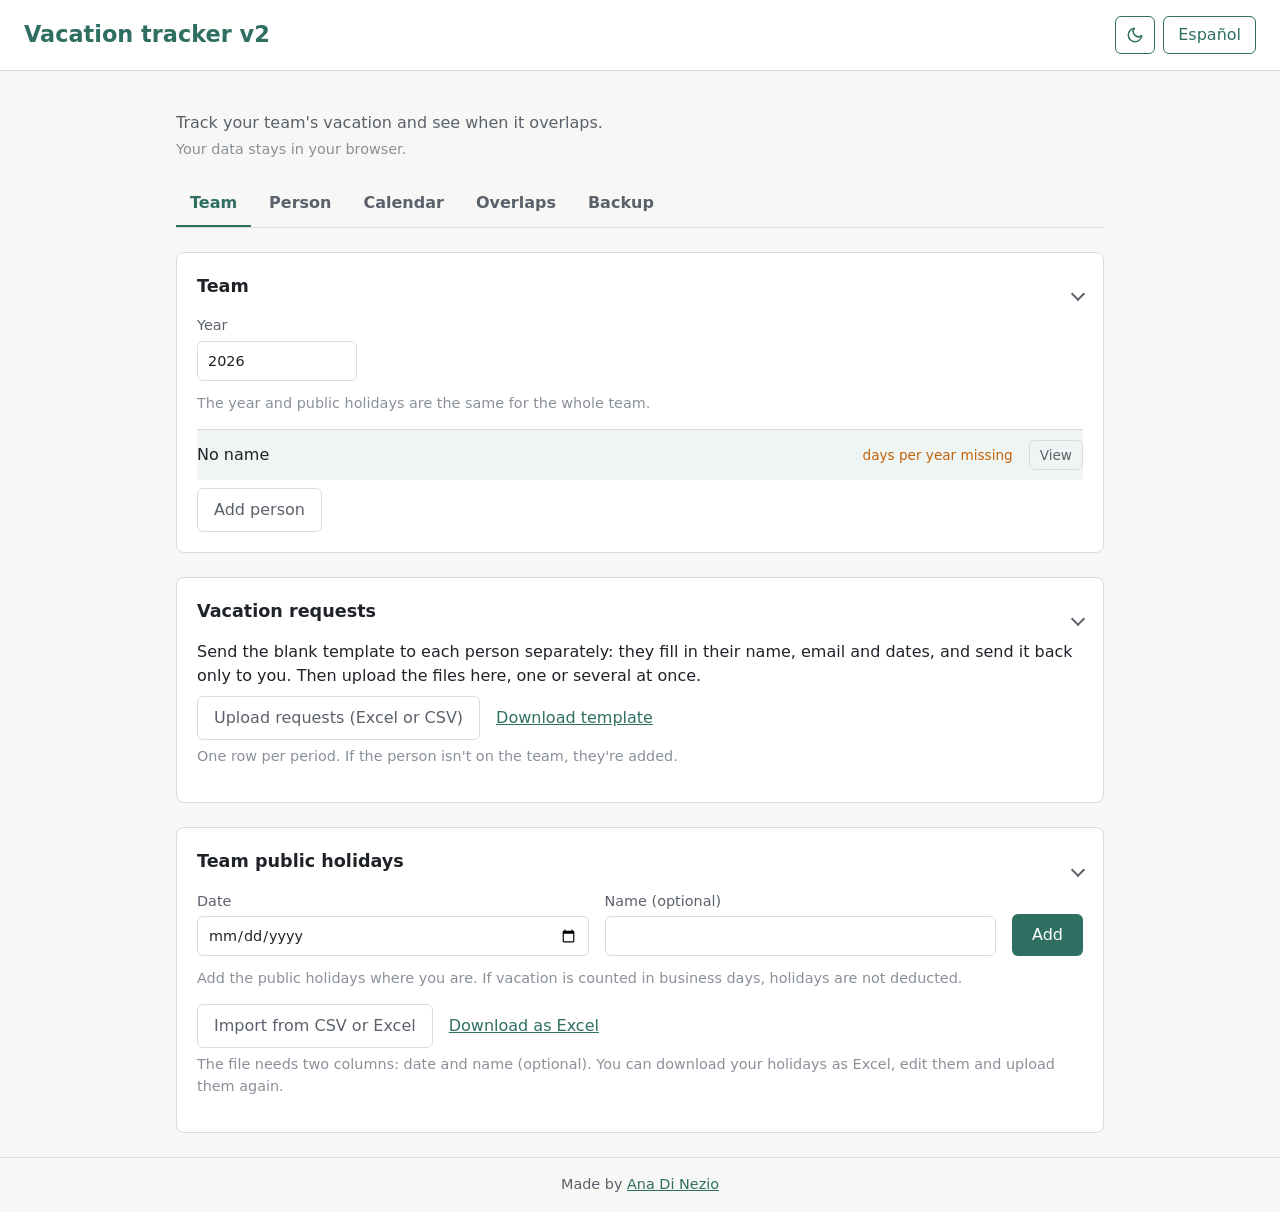
==== v2/index.html @ 3233fd62 "v2: sin días por año se muestra un aviso en vez de disponibles negativos Co-Authored-By: Claude Opus" ====
<!DOCTYPE html>
<html lang="es">
<head>
  <meta charset="UTF-8">
  <meta name="viewport" content="width=device-width, initial-scale=1.0">
  <title>Gestor de vacaciones</title>
  <link rel="stylesheet" href="styles.css?v=3">
  <script>
    // Aplica el modo claro u oscuro antes de dibujar la página, para que no parpadee.
    // Si el usuario no eligió, se usa el del sistema.
    try {
      const guardado = localStorage.getItem("tema");
      const sistemaOscuro = matchMedia("(prefers-color-scheme: dark)").matches;
      if (guardado === "oscuro" || (!guardado && sistemaOscuro)) {
        document.documentElement.dataset.tema = "oscuro";
      }
    } catch (error) {
      // Si no se puede leer, queda en claro.
    }
  </script>
</head>
<body>
  <header class="encabezado">
    <h1 data-i18n="titulo"></h1>
    <div class="botones-encabezado">
      <button id="boton-tema" class="boton-idioma boton-tema" type="button"></button>
      <button id="boton-idioma" class="boton-idioma" type="button"></button>
    </div>
  </header>

  <main>
    <p class="intro" data-i18n="intro"></p>
    <p class="aclaracion" data-i18n="notaPrivacidad"></p>

    <!-- Pestañas: cada botón muestra el panel con el mismo nombre. -->
    <nav class="pestanias no-imprimir">
      <button type="button" class="pestania" data-pestania="equipo" data-i18n="pestaniaEquipo"></button>
      <button type="button" class="pestania" data-pestania="persona" data-i18n="pestaniaPersona"></button>
      <button type="button" class="pestania" data-pestania="calendario" data-i18n="pestaniaCalendario"></button>
      <button type="button" class="pestania" data-pestania="solapes" id="pestania-solapes"></button>
      <button type="button" class="pestania" data-pestania="respaldo" data-i18n="respaldo"></button>
    </nav>

    <!-- <details> se abre y se cierra solo al tocar el título. -->
    <div class="panel" data-panel="equipo">
      <details class="tarjeta plegable" id="seccion-equipo" open>
        <summary><h2><span data-i18n="equipo"></span></h2></summary>

        <label class="campo campo-anio">
          <span data-i18n="anio"></span>
          <input type="number" id="campo-anio" min="2000" max="2100">
        </label>
        <p class="aclaracion" data-i18n="notaEquipo"></p>

        <ul id="lista-equipo" class="lista"></ul>
        <div class="acciones">
          <button type="button" class="boton-secundario" id="boton-agregar-empleado" data-i18n="agregarEmpleado"></button>
        </div>
      </details>

      <details class="tarjeta plegable" id="seccion-pedidos" open>
        <summary><h2><span data-i18n="pedidos"></span></h2></summary>
        <p class="descripcion" data-i18n="notaPedidos"></p>
        <div class="acciones">
          <button type="button" class="boton-secundario" id="boton-cargar-pedidos" data-i18n="cargarPedidos"></button>
          <button type="button" class="boton-enlace" id="boton-plantilla-pedidos" data-i18n="descargarPlantillaPedidos"></button>
          <input type="file" id="archivo-pedidos" accept=".csv,.xlsx,.xls" multiple hidden>
        </div>
        <p class="aclaracion" data-i18n="notaPlantillaPedidos"></p>
        <div id="resultado-pedidos"></div>
      </details>

      <details class="tarjeta plegable" id="seccion-festivos" open>
        <summary><h2><span data-i18n="festivosEquipo"></span></h2></summary>

        <form id="form-festivo" class="fila fila-agregar">
          <label class="campo">
            <span data-i18n="fecha"></span>
            <input type="date" name="fecha">
          </label>
          <label class="campo">
            <span data-i18n="nombreFestivo"></span>
            <input type="text" name="nombre">
          </label>
          <button type="submit" class="boton-principal"></button>
          <button type="button" class="boton-secundario boton-cancelar" data-i18n="cancelar" hidden></button>
        </form>
        <p id="error-festivo" class="error"></p>
        <p class="aclaracion" data-i18n="notaFestivos"></p>

        <div class="acciones">
          <button type="button" class="boton-secundario" id="boton-importar" data-i18n="importarFestivos"></button>
          <button type="button" class="boton-enlace" id="boton-plantilla" data-i18n="descargarPlantilla"></button>
          <input type="file" id="archivo-festivos" accept=".csv,.xlsx,.xls" hidden>
        </div>
        <p class="aclaracion" data-i18n="notaImportar"></p>
        <div id="resultado-importacion"></div>

        <ul id="lista-festivos" class="lista"></ul>
      </details>
    </div>

    <div class="panel" data-panel="persona">
      <div class="elegir-persona">
        <label class="campo">
          <span data-i18n="persona"></span>
          <select id="elegir-persona"></select>
        </label>
        <button type="button" class="boton-secundario" id="boton-agregar-persona-2" data-i18n="agregarEmpleado"></button>
      </div>

      <details class="tarjeta plegable" id="seccion-empleado" open>
        <summary><h2><span data-i18n="datosEmpleado"></span></h2></summary>

        <form id="form-empleado">
          <div class="fila">
            <label class="campo">
              <span data-i18n="nombre"></span>
              <input type="text" name="nombre">
            </label>
            <label class="campo">
              <span data-i18n="mail"></span>
              <input type="email" name="mail">
            </label>
          </div>

          <div class="fila">
            <label class="campo">
              <span data-i18n="inicioContrato"></span>
              <input type="date" name="inicioContrato">
            </label>
            <label class="campo">
              <span data-i18n="finContrato"></span>
              <input type="date" name="finContrato">
            </label>
          </div>
          <p class="aclaracion" data-i18n="notaContrato"></p>

          <div class="fila">
            <label class="campo">
              <span data-i18n="diasVacaciones"></span>
              <input type="number" name="diasVacaciones" min="0">
            </label>
            <label class="campo">
              <span data-i18n="diasArrastrados"></span>
              <input type="number" name="diasArrastrados" min="0">
            </label>
          </div>
          <p class="aclaracion" id="nota-proporcional"></p>

          <!-- Los valores van del 0 (domingo) al 6 (sábado), como cuenta JavaScript. -->
          <fieldset>
            <legend data-i18n="diasQueTrabaja"></legend>
            <div class="opciones">
              <label><input type="checkbox" name="diasLaborables" value="1"> <span data-i18n="lunes"></span></label>
              <label><input type="checkbox" name="diasLaborables" value="2"> <span data-i18n="martes"></span></label>
              <label><input type="checkbox" name="diasLaborables" value="3"> <span data-i18n="miercoles"></span></label>
              <label><input type="checkbox" name="diasLaborables" value="4"> <span data-i18n="jueves"></span></label>
              <label><input type="checkbox" name="diasLaborables" value="5"> <span data-i18n="viernes"></span></label>
              <label><input type="checkbox" name="diasLaborables" value="6"> <span data-i18n="sabado"></span></label>
              <label><input type="checkbox" name="diasLaborables" value="0"> <span data-i18n="domingo"></span></label>
            </div>
          </fieldset>

          <fieldset>
            <legend data-i18n="formaDeContar"></legend>
            <div class="opciones">
              <label><input type="radio" name="formaDeContar" value="laborables"> <span data-i18n="soloLaborables"></span></label>
              <label><input type="radio" name="formaDeContar" value="naturales"> <span data-i18n="diasNaturales"></span></label>
            </div>
          </fieldset>

          <p id="mensaje-error" class="error"></p>
        </form>
      </details>

      <details class="tarjeta plegable" id="seccion-periodos" open>
        <summary><h2><span data-i18n="periodosVacaciones"></span></h2></summary>

        <form id="form-periodo" class="fila fila-agregar">
          <label class="campo">
            <span data-i18n="desde"></span>
            <input type="date" name="desde">
          </label>
          <label class="campo">
            <span data-i18n="hasta"></span>
            <input type="date" name="hasta">
          </label>
          <button type="submit" class="boton-principal"></button>
          <button type="button" class="boton-secundario boton-cancelar" data-i18n="cancelar" hidden></button>
        </form>
        <p id="error-periodo" class="error"></p>
        <p class="aclaracion" id="saldo-periodos"></p>

        <ul id="lista-periodos" class="lista"></ul>
      </details>

      <section class="tarjeta">
        <div class="encabezado-tarjeta">
          <h2><span data-i18n="resumen"></span></h2>
          <p class="aclaracion" id="estado-guardado"></p>
        </div>
        <div class="indicadores">
          <div class="indicador">
            <span class="indicador-numero" id="total-dias"></span>
            <span data-i18n="totalDias"></span>
            <span class="indicador-detalle" id="detalle-arrastrados"></span>
          </div>
          <div class="indicador">
            <span class="indicador-numero" id="dias-usados"></span>
            <span data-i18n="diasUsados"></span>
          </div>
          <div class="indicador indicador-destacado" id="indicador-disponibles">
            <span class="indicador-numero" id="dias-disponibles"></span>
            <span data-i18n="diasDisponibles"></span>
          </div>
          <div class="indicador indicador-festivos">
            <span class="indicador-numero" id="festivos-laborables"></span>
            <span data-i18n="festivosLaborables"></span>
            <span class="indicador-detalle" data-i18n="noSeDescuentan"></span>
          </div>
        </div>
        <p class="aclaracion" id="nota-sin-periodos" data-i18n="notaSinPeriodos"></p>
        <p class="lista-aviso" id="nota-faltan-dias" data-i18n="notaFaltanDias" hidden></p>

        <div id="bloque-dias-por-mes">
          <h3 data-i18n="diasPorMes"></h3>
          <div id="dias-por-mes" class="grafico-meses"></div>
        </div>
      </section>
    </div>

    <div class="panel" data-panel="calendario">
      <details class="tarjeta plegable" id="seccion-calendario" open>
        <summary><h2 id="titulo-calendario"></h2></summary>
        <div class="controles-calendario">
          <label class="campo no-imprimir">
            <span data-i18n="ver"></span>
            <select id="ver-calendario"></select>
          </label>
          <div id="opciones-equipo">
            <div class="opciones no-imprimir">
              <label><input type="radio" name="coloresCalendario" value="uno"> <span data-i18n="unColor"></span></label>
              <label><input type="radio" name="coloresCalendario" value="persona"> <span data-i18n="colorPorPersona"></span></label>
            </div>
            <div class="personas-calendario" id="personas-calendario"></div>
          </div>
        </div>
        <div class="leyenda">
          <span class="solo-un-color"><i class="muestra dia-vacaciones"></i> <span data-i18n="leyendaVacaciones"></span></span>
          <span class="solo-un-color"><i class="muestra dia-solape"></i> <span data-i18n="leyendaSolape"></span></span>
          <span class="solo-vista-persona"><i class="muestra dia-vacaciones"></i> <span data-i18n="leyendaVacaciones"></span></span>
          <span><i class="muestra dia-festivo"></i> <span data-i18n="leyendaFestivo"></span></span>
          <span class="solo-vista-persona"><i class="muestra dia-no-laborable"></i> <span data-i18n="leyendaNoLaborable"></span></span>
          <span class="solo-vista-persona"><i class="muestra dia-fuera"></i> <span data-i18n="leyendaFuera"></span></span>
          <button type="button" class="boton-enlace no-imprimir" id="boton-imprimir" data-i18n="imprimirCalendario"></button>
        </div>
        <div id="calendario" class="calendario"></div>
      </details>
    </div>

    <div class="panel" data-panel="solapes">
      <details class="tarjeta plegable" id="seccion-solapes" open>
        <summary><h2><span id="titulo-solapes"></span></h2></summary>

        <label class="casilla">
          <input type="checkbox" id="avisar-solapes">
          <span data-i18n="avisarSolapes"></span>
        </label>

        <div id="contenido-solapes">
          <p class="aclaracion" id="nota-sin-solapes" data-i18n="sinSolapes"></p>
          <ul id="lista-solapes" class="lista lista-solapes"></ul>

          <h3 data-i18n="textoDelMail"></h3>
          <p class="aclaracion" data-i18n="notaMail"></p>
          <label class="campo campo-correo">
            <span data-i18n="abrirCon"></span>
            <select id="mail-correo">
              <option value="gmail">Gmail</option>
              <option value="outlook">Outlook.com</option>
              <option value="outlook365">Outlook (Microsoft 365)</option>
              <option value="programa" data-i18n="programaCorreo"></option>
            </select>
          </label>
          <label class="campo">
            <span data-i18n="asunto"></span>
            <input type="text" id="mail-asunto">
          </label>
          <label class="campo">
            <span data-i18n="mensaje"></span>
            <textarea id="mail-texto" rows="9"></textarea>
          </label>
          <p class="aclaracion" data-i18n="notaDatosMail"></p>
          <button type="button" class="boton-enlace" id="boton-texto-original" data-i18n="textoOriginal"></button>
        </div>
      </details>
    </div>

    <div class="panel" data-panel="respaldo">
      <section class="tarjeta">
        <h2 data-i18n="respaldo"></h2>
        <p class="descripcion" data-i18n="notaRespaldo"></p>
        <p class="aclaracion" data-i18n="notaRespaldoJson"></p>
        <div class="acciones">
          <button type="button" class="boton-secundario" id="boton-descargar-respaldo" data-i18n="descargarRespaldo"></button>
          <button type="button" class="boton-secundario" id="boton-cargar-respaldo" data-i18n="cargarRespaldo"></button>
          <input type="file" id="archivo-respaldo" accept=".json,application/json" hidden>
          <button type="button" class="boton-secundario boton-peligro" id="boton-borrar-todo" data-i18n="borrarTodo"></button>
        </div>
        <div id="resultado-respaldo"></div>
      </section>
    </div>
  </main>

  <footer class="pie">
    <span data-i18n="hechoPor"></span>
    <a href="https://www.linkedin.com/in/ana-di-nezio-perez/" target="_blank" rel="noopener">Ana Di Nezio</a>
  </footer>

  <script src="i18n.js?v=3"></script>
  <script src="calendario.js?v=3"></script>
  <script src="importar.js?v=3"></script>
  <script src="respaldo.js?v=3"></script>
  <script src="solapes.js?v=3"></script>
  <script src="pedidos.js?v=3"></script>
  <script src="pestanias.js?v=3"></script>
  <script src="app.js?v=3"></script>
</body>
</html>
---- v2/styles.css ----
/* Todos los colores se definen acá, una vez para el modo claro y otra para el oscuro. */
:root {
  color-scheme: light; /* calendarios y casillas del navegador en claro */
  --fondo: #f7f7f5;
  --superficie: #ffffff;
  --campo-fondo: #ffffff;
  --texto: #1f2328;
  --texto-suave: #5b616b;
  --texto-aclaracion: #8a9099;
  --borde: #dcdcd7;
  --acento: #2f6f62;
  --acento-suave: #eef5f3;
  --texto-sobre-acento: #ffffff;
  --error: #b42318;
  --error-suave: #fdf0ef;
  --alerta: #c4620a;
  --alerta-suave: #fff4e8;
  --festivo-fondo: #fde7c2;
  --festivo-texto: #8a5300;
  --festivo-suave: #fffaf1;
  --festivo-borde: #f0dcb4;
  --festivo-numero: #a8782e;
  --no-laborable-fondo: #ececea;
  --no-laborable-texto: #8a9099;
  --fuera-texto: #c9ccd1;
  --solape-fondo: #c2412d;
  --solape-texto: #ffffff;
}

/* Modo oscuro. Solo en pantalla: al imprimir siempre sale en claro. */
@media screen {
  :root[data-tema="oscuro"] {
    color-scheme: dark;
    --fondo: #14171a;
    --superficie: #1d2125;
    --campo-fondo: #15191c;
    --texto: #e6e8ea;
    --texto-suave: #a9b0b8;
    --texto-aclaracion: #7d858e;
    --borde: #343a40;
    --acento: #5fb3a1;
    --acento-suave: #1f332e;
    --texto-sobre-acento: #0f1a17;
    --error: #f0857a;
    --error-suave: #3a1f1d;
    --alerta: #f0a35e;
    --alerta-suave: #3a2a1a;
    --festivo-fondo: #4a3a1c;
    --festivo-texto: #f3cf8e;
    --festivo-suave: #2a2418;
    --festivo-borde: #5a4826;
    --festivo-numero: #e2b469;
    --no-laborable-fondo: #2a2f34;
    --no-laborable-texto: #8a929b;
    --fuera-texto: #4a5158;
    --solape-fondo: #e8806c;
    --solape-texto: #1f0f0b;
  }
}

* {
  box-sizing: border-box;
}

body {
  margin: 0;
  min-height: 100vh;
  display: flex;
  flex-direction: column;
  background: var(--fondo);
  color: var(--texto);
  font-family: system-ui, -apple-system, "Segoe UI", Roboto, sans-serif;
  line-height: 1.5;
}

.encabezado {
  display: flex;
  justify-content: space-between;
  align-items: center;
  gap: 16px;
  padding: 16px 24px;
  background: var(--superficie);
  border-bottom: 1px solid var(--borde);
}

.encabezado h1 {
  margin: 0;
  font-size: 1.4rem;
  color: var(--acento);
}

.boton-idioma {
  padding: 6px 14px;
  border: 1px solid var(--acento);
  border-radius: 6px;
  background: transparent;
  color: var(--acento);
  font: inherit;
  cursor: pointer;
}

.boton-idioma:hover {
  background: var(--acento);
  color: var(--texto-sobre-acento);
}

.botones-encabezado {
  display: flex;
  gap: 8px;
}

/* Botón de modo claro / oscuro: solo un ícono. */
.boton-tema {
  display: flex;
  align-items: center;
  padding: 6px 10px;
}

.boton-tema svg {
  width: 18px;
  height: 18px;
}

main {
  flex: 1;
  width: 100%;
  max-width: 960px;
  margin: 0 auto;
  padding: 24px 16px;
}

.intro {
  margin-bottom: 4px;
  color: var(--texto-suave);
}

.pie {
  padding: 16px;
  text-align: center;
  font-size: 0.9rem;
  color: var(--texto-suave);
  border-top: 1px solid var(--borde);
}

.pie a {
  color: var(--acento);
}

/* Mensajes y aclaraciones: gris claro, como un comentario. */
.aclaracion {
  margin-top: 0;
  font-size: 0.9rem;
  color: var(--texto-aclaracion);
}

/* Bloques blancos que agrupan cada sección. */
.tarjeta {
  margin-top: 24px;
  padding: 20px;
  background: var(--superficie);
  border: 1px solid var(--borde);
  border-radius: 8px;
}

.tarjeta h2 {
  display: flex;
  align-items: center;
  margin: 0 0 16px;
  font-size: 1.1rem;
}

/* Número de paso delante del título de la sección: "1. Datos del empleado". */
.paso {
  margin-right: 6px;
  color: var(--texto-aclaracion); /* gris: acompaña al título sin competir */
}

.paso::after {
  content: ".";
}

/* Un campo: el texto arriba y la casilla abajo. */
.campo {
  display: flex;
  flex-direction: column;
  gap: 4px;
  margin-bottom: 12px;
  font-size: 0.9rem;
  color: var(--texto-suave);
}

.campo input {
  height: 40px; /* misma altura para texto, números y fechas */
  padding: 8px 10px;
  border: 1px solid var(--borde);
  border-radius: 6px;
  background: var(--campo-fondo);
  font: inherit;
  color: var(--texto);
}

.campo textarea {
  padding: 8px 10px;
  border: 1px solid var(--borde);
  border-radius: 6px;
  background: var(--campo-fondo);
  font: inherit;
  color: var(--texto);
  resize: vertical;
}

.campo textarea:focus,
.campo input:focus {
  outline: 2px solid var(--acento);
  outline-offset: -1px;
}

/* ---------- Pestañas ---------- */

.pestanias {
  display: flex;
  overflow-x: auto; /* en pantallas chicas se desliza de costado */
  scrollbar-width: none;
  gap: 4px;
  margin: 20px 0 16px;
  border-bottom: 1px solid var(--borde);
}

.pestania {
  flex-shrink: 0;
  padding: 10px 14px;
  border: none;
  border-bottom: 3px solid transparent;
  margin-bottom: -1px; /* la línea de la pestaña activa tapa la del borde */
  background: transparent;
  color: var(--texto-suave);
  font: inherit;
  font-weight: 600;
  cursor: pointer;
}

.pestania:hover {
  color: var(--texto);
}

.pestania.activa {
  border-bottom-color: var(--acento);
  color: var(--acento);
}

/* Si hay solapes, la pestaña se pinta del color del aviso. */
.pestania.con-aviso {
  color: var(--solape-fondo);
}

.pestania.activa.con-aviso {
  border-bottom-color: var(--solape-fondo);
}

.panel[hidden] {
  display: none;
}

/* Menú para elegir la persona, con el botón de agregar al lado. */
.elegir-persona {
  display: flex;
  align-items: flex-end;
  gap: 12px;
  margin-bottom: 16px;
}

.elegir-persona .campo {
  flex: 1;
  max-width: 320px;
}

.elegir-persona select {
  height: 40px;
  padding: 8px 10px;
  border: 1px solid var(--borde);
  border-radius: 6px;
  background: var(--campo-fondo);
  font: inherit;
  color: var(--texto);
}

/* El año es un número corto: no hace falta todo el ancho. */
.campo-anio {
  max-width: 160px;
}

/* Varios campos en la misma línea; en pantallas chicas bajan solos. */
.fila {
  display: flex;
  flex-wrap: wrap;
  gap: 0 16px;
}

.fila .campo {
  flex: 1 1 180px;
}

.fila + .aclaracion {
  margin-top: -4px;
}

fieldset {
  margin: 16px 0 0;
  padding: 0;
  border: none;
}

legend {
  margin-bottom: 8px;
  font-size: 0.9rem;
  color: var(--texto-suave);
}

.opciones {
  display: flex;
  flex-wrap: wrap;
  gap: 8px 20px;
}

.opciones label {
  display: flex;
  align-items: center;
  gap: 6px;
  cursor: pointer;
}

.opciones input {
  accent-color: var(--acento);
}

/* Errores: en rojo para que se noten. */
.error {
  margin: 16px 0 0;
  color: var(--error);
}

form > .aclaracion:last-child {
  margin: 16px 0 0;
}

.error:empty {
  display: none;
}

/* Resumen: tres números grandes uno al lado del otro. */
.indicadores {
  display: grid;
  grid-template-columns: repeat(auto-fit, minmax(140px, 1fr));
  gap: 12px;
}

.indicador {
  display: flex;
  flex-direction: column;
  padding: 14px 16px;
  border: 1px solid var(--borde);
  border-radius: 8px;
  font-size: 0.9rem;
  color: var(--texto-suave);
}

.indicador-numero {
  font-size: 2rem;
  font-weight: 600;
  line-height: 1.2;
  color: var(--texto);
}

.indicador-destacado {
  border-color: var(--acento);
  background: var(--acento-suave);
}

.indicador-destacado .indicador-numero {
  color: var(--acento);
}

.indicadores + .aclaracion {
  margin: 12px 0 0;
}

/* Formulario de una línea para agregar un período. */
.fila-agregar {
  align-items: flex-end;
}

.boton-principal {
  margin-bottom: 12px;
  padding: 9px 20px;
  border: none;
  border-radius: 6px;
  background: var(--acento);
  color: var(--texto-sobre-acento);
  font: inherit;
  cursor: pointer;
}

.boton-principal:hover {
  opacity: 0.9;
}

.fila-agregar + .error {
  margin-top: 0;
}

/* Listas de períodos y festivos cargados. */
.lista {
  margin: 8px 0 0;
  padding: 0;
  list-style: none;
}

.lista li {
  display: flex;
  align-items: center;
  gap: 8px;
  padding: 10px 0;
  border-top: 1px solid var(--borde);
}

/* Resultado de cargar pedidos: una línea por persona. */
.lista-pedidos {
  margin: 0 0 8px;
  padding-left: 20px;
  font-size: 0.9rem;
}

/* Lista del equipo: nombre y mail en columnas a la izquierda, días disponibles a la derecha. */
.equipo-nombre {
  flex: 0 0 180px;
}

.equipo-mail {
  color: var(--texto-suave);
  overflow-wrap: anywhere;
}

.lista-detalle {
  margin: 0 8px 0 auto;
  color: var(--texto-suave);
}

.boton-chico {
  padding: 4px 10px;
  border: 1px solid var(--borde);
  border-radius: 6px;
  background: transparent;
  color: var(--texto-suave);
  font: inherit;
  font-size: 0.85rem;
  cursor: pointer;
}

.boton-editar:hover {
  border-color: var(--acento);
  color: var(--acento);
}

/* La fila que se está editando queda resaltada. */
/* Casilla con texto al lado (avisar solapes). */
.casilla {
  display: flex;
  align-items: center;
  gap: 8px;
  margin-bottom: 12px;
}

#contenido-solapes[hidden] {
  display: none;
}

/* En los solapes, la descripción ocupa el espacio y los botones van a la derecha.
   Si no entran en una línea (celular), los botones bajan. */
.lista-solapes li {
  flex-wrap: wrap;
}

.lista-solapes li > span:first-child {
  flex: 1 1 260px;
}

a.boton-chico {
  text-decoration: none;
}

.lista li.fila-editando {
  background: var(--acento-suave);
}

.boton-secundario {
  margin-bottom: 12px;
  padding: 9px 16px;
  border: 1px solid var(--borde);
  border-radius: 6px;
  background: transparent;
  color: var(--texto-suave);
  font: inherit;
  cursor: pointer;
}

.boton-secundario[hidden] {
  display: none;
}

/* Botón que borra datos: se pone rojo al pasar el mouse. */
.boton-peligro:hover,
.boton-borrar:hover {
  border-color: var(--error);
  color: var(--error);
}

/* Cuando quedan menos de 5 días. */
.indicador-alerta,
.indicador-alerta .indicador-numero {
  border-color: var(--alerta);
  background: var(--alerta-suave);
  color: var(--alerta);
}

/* Cuando se usan más días de los que hay. */
.indicador-negativo,
.indicador-negativo .indicador-numero {
  border-color: var(--error);
  background: var(--error-suave);
  color: var(--error);
}

/* Título de tarjeta con un dato al costado (por ejemplo, la hora de guardado). */
.encabezado-tarjeta {
  display: flex;
  flex-wrap: wrap;
  justify-content: space-between;
  align-items: baseline;
  gap: 4px 16px;
  margin-bottom: 16px;
}

.encabezado-tarjeta h2,
.encabezado-tarjeta .aclaracion {
  margin: 0;
}

.fila-agregar + .error + .aclaracion {
  margin-top: 0;
}

/* Aviso dentro de una fila de la lista. */
.lista-aviso {
  font-size: 0.85rem;
  color: var(--alerta);
}

/* Gráfico de días por mes. */
#bloque-dias-por-mes h3 {
  margin: 24px 0 8px;
  font-size: 0.95rem;
  font-weight: 600;
}

#bloque-dias-por-mes[hidden] {
  display: none;
}

.grafico-meses {
  display: grid;
  grid-template-columns: repeat(12, 1fr);
  gap: 6px;
}

.columna-mes {
  display: flex;
  flex-direction: column;
  align-items: center;
  gap: 4px;
}

.columna-area {
  display: flex;
  flex-direction: column;
  justify-content: flex-end;
  align-items: center;
  width: 100%;
  height: 100px;
}

.columna-barra {
  width: 100%;
  max-width: 32px;
  border-radius: 4px 4px 0 0;
  background: var(--acento);
}

.columna-numero {
  font-size: 0.8rem;
  font-weight: 600;
}

.columna-etiqueta {
  font-size: 0.75rem;
  color: var(--texto-suave);
}

/* Colores de los días: se usan en el calendario y en la leyenda. */
.dia-vacaciones {
  background: var(--acento);
  color: var(--texto-sobre-acento);
}

.dia-solape {
  background: var(--solape-fondo);
  color: var(--solape-texto);
}

.dia-festivo {
  background: var(--festivo-fondo);
  color: var(--festivo-texto);
}

.dia-no-laborable {
  background: var(--no-laborable-fondo);
  color: var(--no-laborable-texto);
}

.dia-fuera {
  color: var(--fuera-texto);
}

/* Controles arriba del calendario: desplegable, colores y personas. */
.controles-calendario {
  display: flex;
  flex-wrap: wrap;
  align-items: flex-start;
  gap: 8px 24px;
  margin-bottom: 12px;
}

.controles-calendario .campo {
  min-width: 200px;
}

.controles-calendario select {
  height: 40px;
  padding: 8px 10px;
  border: 1px solid var(--borde);
  border-radius: 6px;
  background: var(--campo-fondo);
  font: inherit;
  color: var(--texto);
}

#opciones-equipo[hidden] {
  display: none;
}

.personas-calendario {
  display: flex;
  flex-wrap: wrap;
  gap: 6px 16px;
  margin-top: 8px;
  font-size: 0.9rem;
}

.chip-persona {
  display: flex;
  align-items: center;
  gap: 6px;
  cursor: pointer;
}

/* Desplegable de correo: Gmail, Outlook, etc. */
.campo-correo {
  max-width: 360px;
}

.campo-correo select {
  height: 40px;
  padding: 8px 10px;
  border: 1px solid var(--borde);
  border-radius: 6px;
  background: var(--campo-fondo);
  font: inherit;
  color: var(--texto);
}

/* Con colores por persona, un día con dos o más personas lleva borde rojo. */
.dia-con-solape {
  box-shadow: inset 0 0 0 2px var(--solape-fondo);
}

.leyenda {
  display: flex;
  flex-wrap: wrap;
  gap: 8px 20px;
  margin-bottom: 16px;
  font-size: 0.85rem;
  color: var(--texto-suave);
}

.leyenda > span {
  display: flex;
  align-items: center;
  gap: 6px;
}

.leyenda > span[hidden] {
  display: none;
}

.muestra {
  display: inline-block;
  width: 14px;
  height: 14px;
  border-radius: 3px;
}

.muestra.dia-fuera {
  border: 1px dashed var(--fuera-texto);
}

/* Calendario anual: los meses se acomodan solos según el ancho. */
/* Tres meses por fila: cada fila es un trimestre. */
.calendario {
  display: grid;
  grid-template-columns: repeat(3, 1fr);
  gap: 20px;
}

/* En el celular no entran tres: un mes debajo del otro. */
@media (max-width: 640px) {
  .calendario {
    grid-template-columns: 1fr;
  }
}

.mes-titulo {
  display: flex;
  justify-content: space-between;
  margin-bottom: 6px;
  font-weight: 600;
}

.mes-cantidad {
  font-size: 0.8rem;
  font-weight: normal;
  color: var(--acento);
}

.mes-grilla {
  display: grid;
  grid-template-columns: repeat(7, 1fr);
  gap: 2px;
  text-align: center;
  font-size: 0.8rem;
}

.dia-semana {
  padding-bottom: 2px;
  font-size: 0.7rem;
  color: var(--texto-aclaracion);
}

.dia {
  padding: 3px 0;
  border-radius: 4px;
}

.dia-hoy {
  outline: 2px solid var(--texto);
  outline-offset: -2px;
  font-weight: 600;
}

/* Secciones que se pliegan tocando el título. */
.plegable summary {
  display: flex;
  justify-content: space-between;
  align-items: center;
  cursor: pointer;
  list-style: none; /* oculta el triángulo que pone el navegador */
}

.plegable summary::-webkit-details-marker {
  display: none;
}

/* Flecha propia: apunta abajo si está abierto, a la derecha si está cerrado. */
.plegable summary::after {
  content: "";
  width: 8px;
  height: 8px;
  border-right: 2px solid var(--texto-suave);
  border-bottom: 2px solid var(--texto-suave);
  transform: rotate(45deg);
  transition: transform 0.2s;
}

.plegable:not([open]) summary::after {
  transform: rotate(-45deg);
}

.plegable:not([open]) summary h2 {
  margin-bottom: 0;
}

/* Texto chico debajo del nombre del indicador. */
.indicador-detalle {
  font-size: 0.8rem;
  color: var(--texto-aclaracion);
}

/* Fila de botones secundarios (importar, descargar plantilla). */
.acciones {
  display: flex;
  flex-wrap: wrap;
  align-items: center;
  gap: 8px 16px;
  margin-top: 8px;
}

.acciones .boton-secundario {
  margin-bottom: 0;
}

.acciones + .aclaracion {
  margin-top: 6px;
}

.boton-enlace {
  padding: 0;
  border: none;
  background: none;
  color: var(--acento);
  font: inherit;
  text-decoration: underline;
  cursor: pointer;
}

#resultado-importacion .error,
#resultado-importacion .aclaracion {
  margin: 8px 0 0;
}

.lista-errores {
  margin: 4px 0 0;
  padding-left: 20px;
  font-size: 0.85rem;
  color: var(--error);
}

/* Festivos laborables: tono suave de festivo (como en el calendario), porque no son vacaciones. */
.indicador-festivos {
  border-color: var(--festivo-borde);
  background: var(--festivo-suave);
}

.indicador-festivos .indicador-numero {
  color: var(--festivo-numero);
}

.aclaracion + .aclaracion {
  margin-top: -8px;
}

/* Texto normal dentro de una tarjeta (no es comentario). */
.descripcion {
  margin: 0 0 4px;
}

.descripcion + .aclaracion {
  margin-top: 0;
}

/* El botón de imprimir va a la derecha de la leyenda. */
#boton-imprimir {
  margin-left: auto;
}

.solo-impresion {
  display: none;
}

/* ---------- Impresión: solo el calendario, en una hoja vertical ---------- */
/* El margen va dentro de la página (padding del body) y no en @page,
   así se respeta aunque en la vista previa elijan "Márgenes: ninguno". */
@page {
  size: A4 portrait;
  margin: 0;
}

@media print {
  body {
    padding: 12mm 14mm;
    background: white;
    min-height: 0;
  }

  /* Se oculta todo menos el calendario y el pie. */
  .encabezado,
  main > *:not([data-panel="calendario"]),
  .no-imprimir,
  .plegable summary::after {
    display: none !important;
  }

  main {
    max-width: none;
    padding: 0;
  }

  /* En la hoja, las personas sirven de leyenda: sin casillas y solo las encendidas. */
  .chip-persona input,
  .chip-persona:has(input:not(:checked)) {
    display: none;
  }

  /* Aunque se esté viendo otra pestaña, se imprime el calendario. */
  .panel[data-panel="calendario"] {
    display: block !important;
  }

  .solo-impresion {
    display: inline;
    font-weight: normal;
  }

  #seccion-calendario {
    margin: 0;
    padding: 0;
    border: none;
  }

  #seccion-calendario summary h2 {
    margin-bottom: 4px;
    font-size: 16pt;
  }

  .leyenda {
    margin-bottom: 8px;
    font-size: 9pt;
  }

  /* 3 meses por fila, 4 filas: el año entero en una hoja. */
  .calendario {
    grid-template-columns: repeat(3, 1fr);
    gap: 22px 24px;
  }

  .mes {
    break-inside: avoid;
  }

  .mes-titulo {
    margin-bottom: 2px;
    font-size: 10pt;
  }

  .mes-grilla {
    font-size: 10pt;
  }

  .dia {
    padding: 4px 0;
  }

  .dia-hoy {
    outline: none;
    font-weight: normal;
  }

  /* Que la impresora respete los colores de fondo. */
  .dia,
  .muestra {
    -webkit-print-color-adjust: exact;
    print-color-adjust: exact;
  }

  .pie {
    padding: 6px 0 0;
    border: none;
    font-size: 8pt;
    text-align: right;
  }
}

/* Saldo debajo del formulario de períodos. */
#saldo-periodos {
  margin: 0 0 4px;
}

#saldo-periodos:empty {
  display: none;
}

/* "Empezar de cero" queda separado de los otros botones. */
.acciones .boton-peligro {
  margin-left: auto;
}

@media print {
  .paso {
    display: none;
  }
}

#nota-proporcional:empty {
  display: none;
}
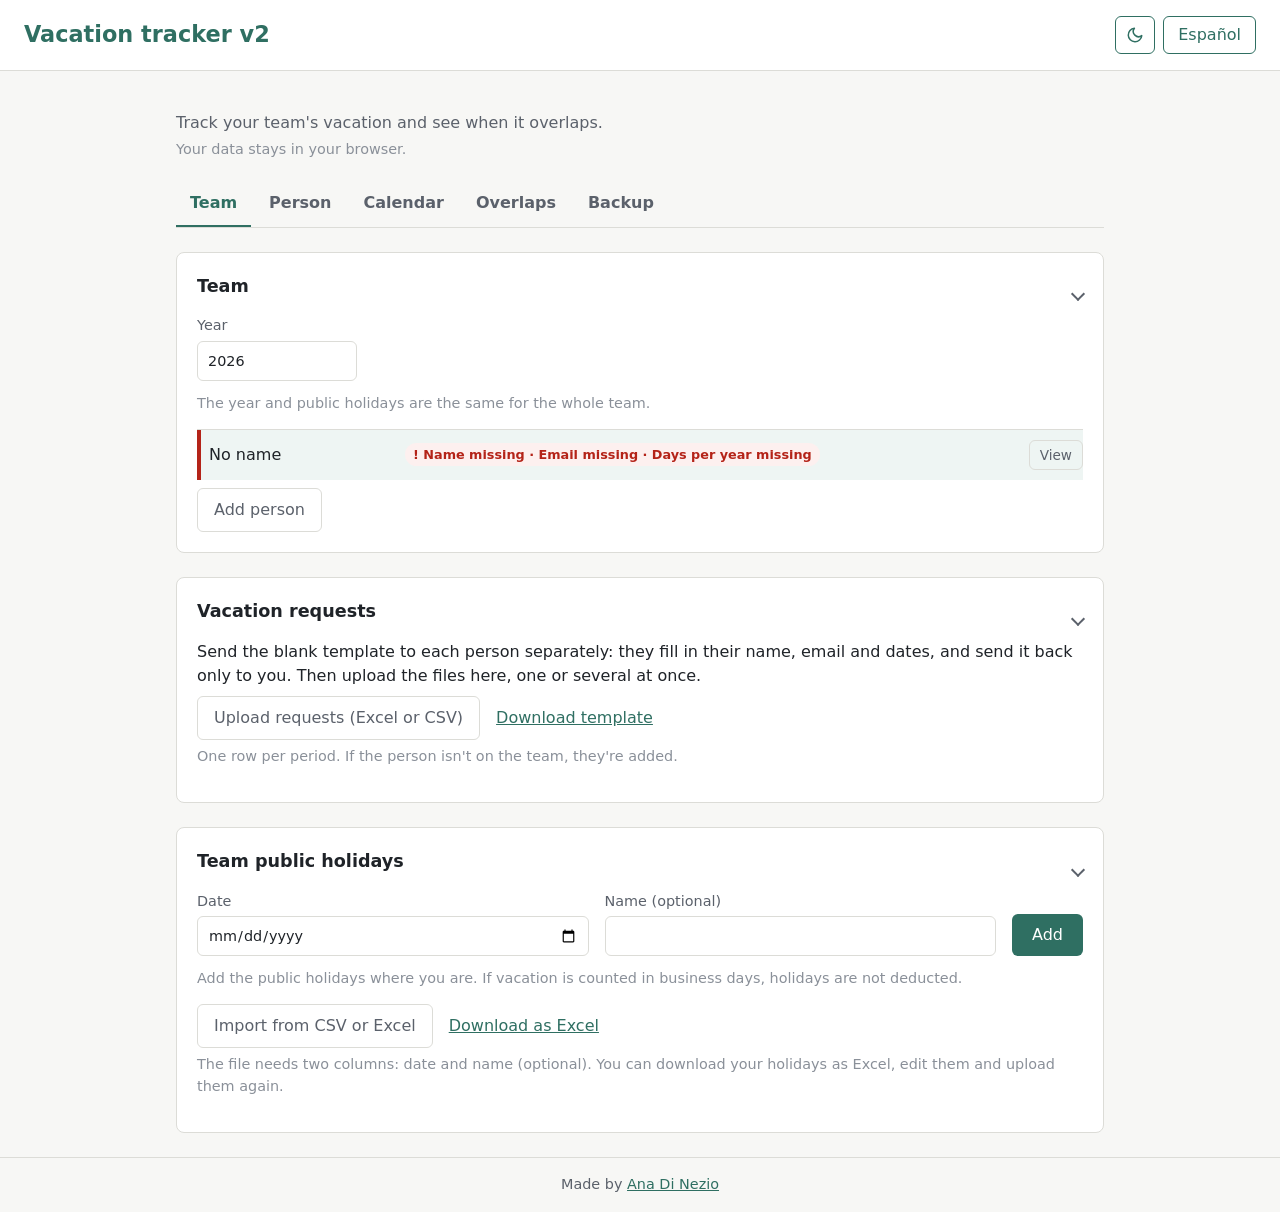
==== commit 6d2340a9: "v2: errores, avisos y éxitos en cajas de color, y marca en la lista del equipo para quien tiene algo" ====
--- a/v2/index.html
+++ b/v2/index.html
@@ -221,7 +221,7 @@
           </div>
         </div>
         <p class="aclaracion" id="nota-sin-periodos" data-i18n="notaSinPeriodos"></p>
-        <p class="lista-aviso" id="nota-faltan-dias" data-i18n="notaFaltanDias" hidden></p>
+        <p class="aviso" id="nota-faltan-dias" data-i18n="notaFaltanDias" hidden></p>
 
         <div id="bloque-dias-por-mes">
           <h3 data-i18n="diasPorMes"></h3>
--- a/v2/styles.css
+++ b/v2/styles.css
@@ -334,9 +334,69 @@
 }
 
 /* Errores: en rojo para que se noten. */
+/* Mensajes que tienen que verse: rojo para errores, naranja para avisos, verde para lo que salió bien.
+   Cada uno es una caja con un borde de color a la izquierda y un círculo con un símbolo. */
+.error,
+.aviso,
+.exito {
+  position: relative;
+  margin: 12px 0 0;
+  padding: 10px 12px 10px 42px;
+  border-left: 4px solid;
+  border-radius: 6px;
+  font-size: 0.9rem;
+  color: var(--texto);
+}
+
+.error::before,
+.aviso::before,
+.exito::before {
+  position: absolute;
+  left: 12px;
+  top: 10px;
+  width: 20px;
+  height: 20px;
+  border-radius: 50%;
+  color: #ffffff;
+  font-size: 0.8rem;
+  font-weight: 700;
+  line-height: 20px;
+  text-align: center;
+}
+
 .error {
-  margin: 16px 0 0;
-  color: var(--error);
+  border-color: var(--error);
+  background: var(--error-suave);
+}
+
+.error::before {
+  content: "!";
+  background: var(--error);
+}
+
+.aviso {
+  border-color: var(--alerta);
+  background: var(--alerta-suave);
+}
+
+.aviso::before {
+  content: "!";
+  background: var(--alerta);
+}
+
+.exito {
+  border-color: var(--acento);
+  background: var(--acento-suave);
+}
+
+.exito::before {
+  content: "\2713"; /* tilde de "listo" */
+  background: var(--acento);
+}
+
+.error[hidden],
+.aviso[hidden] {
+  display: none;
 }
 
 form > .aclaracion:last-child {
@@ -425,9 +485,8 @@
 
 /* Resultado de cargar pedidos: una línea por persona. */
 .lista-pedidos {
-  margin: 0 0 8px;
-  padding-left: 20px;
-  font-size: 0.9rem;
+  margin: 0;
+  padding-left: 18px;
 }
 
 /* Lista del equipo: nombre y mail en columnas a la izquierda, días disponibles a la derecha. */
@@ -846,10 +905,28 @@
 }
 
 .lista-errores {
-  margin: 4px 0 0;
-  padding-left: 20px;
+  margin: 6px 0 0;
+  padding-left: 18px;
   font-size: 0.85rem;
+}
+
+/* Lista del equipo: la persona con algo para corregir lleva una marca roja y el problema escrito. */
+#lista-equipo li {
+  padding-left: 12px; /* lugar para la marca roja, igual en todas las filas para que queden alineadas */
+}
+
+#lista-equipo li.fila-con-problemas {
+  box-shadow: inset 4px 0 0 var(--error);
+}
+
+.etiqueta-problema {
+  padding: 2px 8px;
+  border-radius: 999px;
+  background: var(--error-suave);
   color: var(--error);
+  font-size: 0.8rem;
+  font-weight: 600;
+  white-space: nowrap;
 }
 
 /* Festivos laborables: tono suave de festivo (como en el calendario), porque no son vacaciones. */
